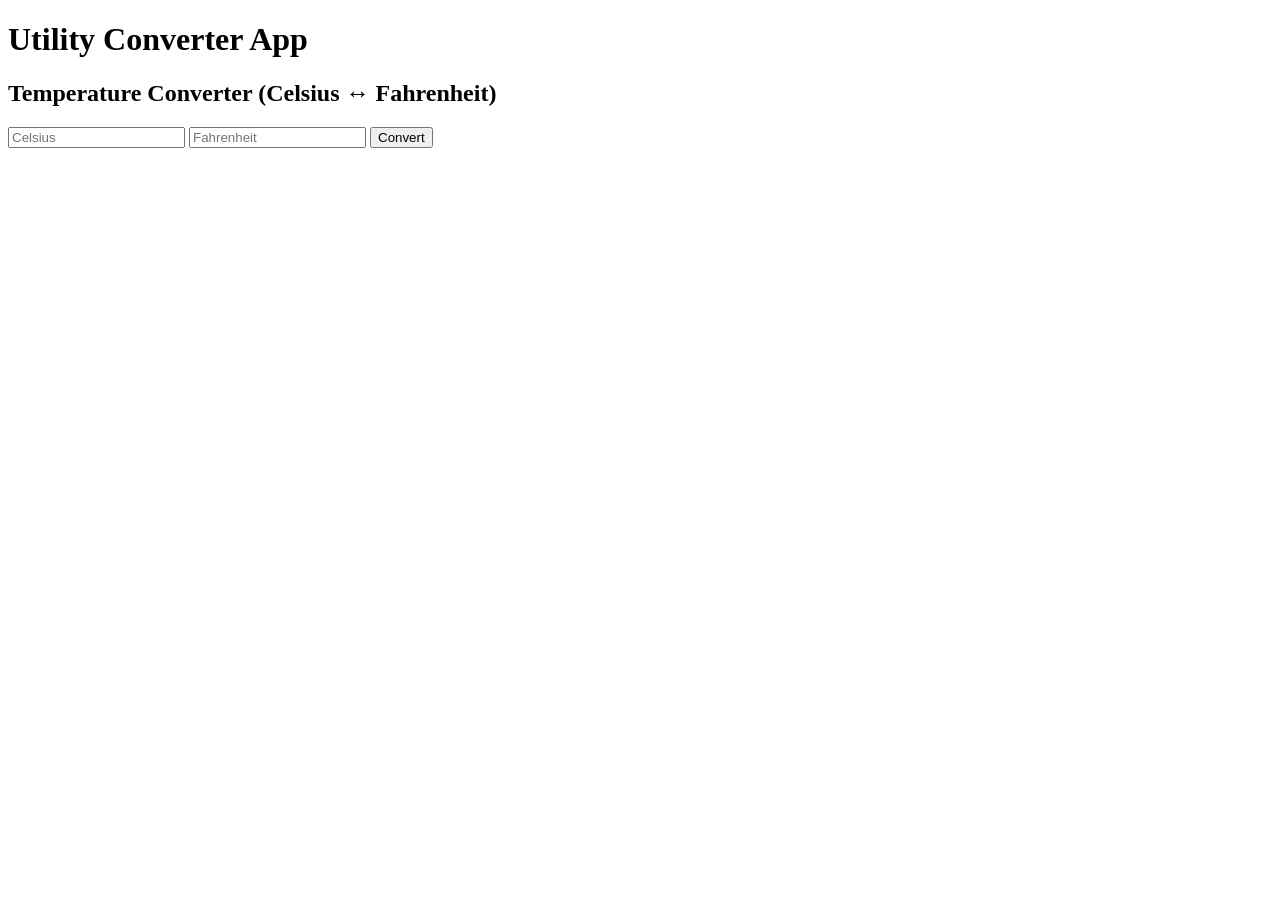
==== index.html @ 6f41f128 "Converter-App" ====
<!DOCTYPE html>
<html lang="en">
<head>
    <meta charset="UTF-8">
    <meta name="viewport" content="width=device-width, initial-scale=1.0">
    <title>Utility Converter App</title>
    <link rel="stylesheet" href="style.css">
</head>
<body>
    <header>
        <h1>Utility Converter App</h1>
    </header>

        <!-- Good Morning to all the contributor of this great task that we have been asigned.

        bellow is the breakdown of individual responsibilty:

        Ab (Team lead) is responsible for utility converter that converts temperature ("Celsius to Fahrenheit")

        Ozeal you are responsible for utility converter that converts ("Meters to feet")
        
        Abraham you are responsible for utility converter that converts colors ("HEX to RGB")

        Sammy you are responsible for utility converter that converts time ("Hours to Munites")

        Chika you are responsible for utility converter that converts month ("Month to Days")

        We are all expected to create and work in seperate branches, all the branches will be merged when everybody's
        project is done by the team lead with all your abled help.
        Thank you all and good luck. -->

    <main>


        <!-- Temperature Converter -->
        <section class="converter">
            <h2>Temperature Converter (Celsius ↔ Fahrenheit)</h2>
            <input type="number" id="celsius" placeholder="Celsius">
            <input type="number" id="fahrenheit" placeholder="Fahrenheit">
            <button id="convert-temp">Convert</button>
        </section>
    </main>

  

    <script src="script.js"></script>
</body>
</html>
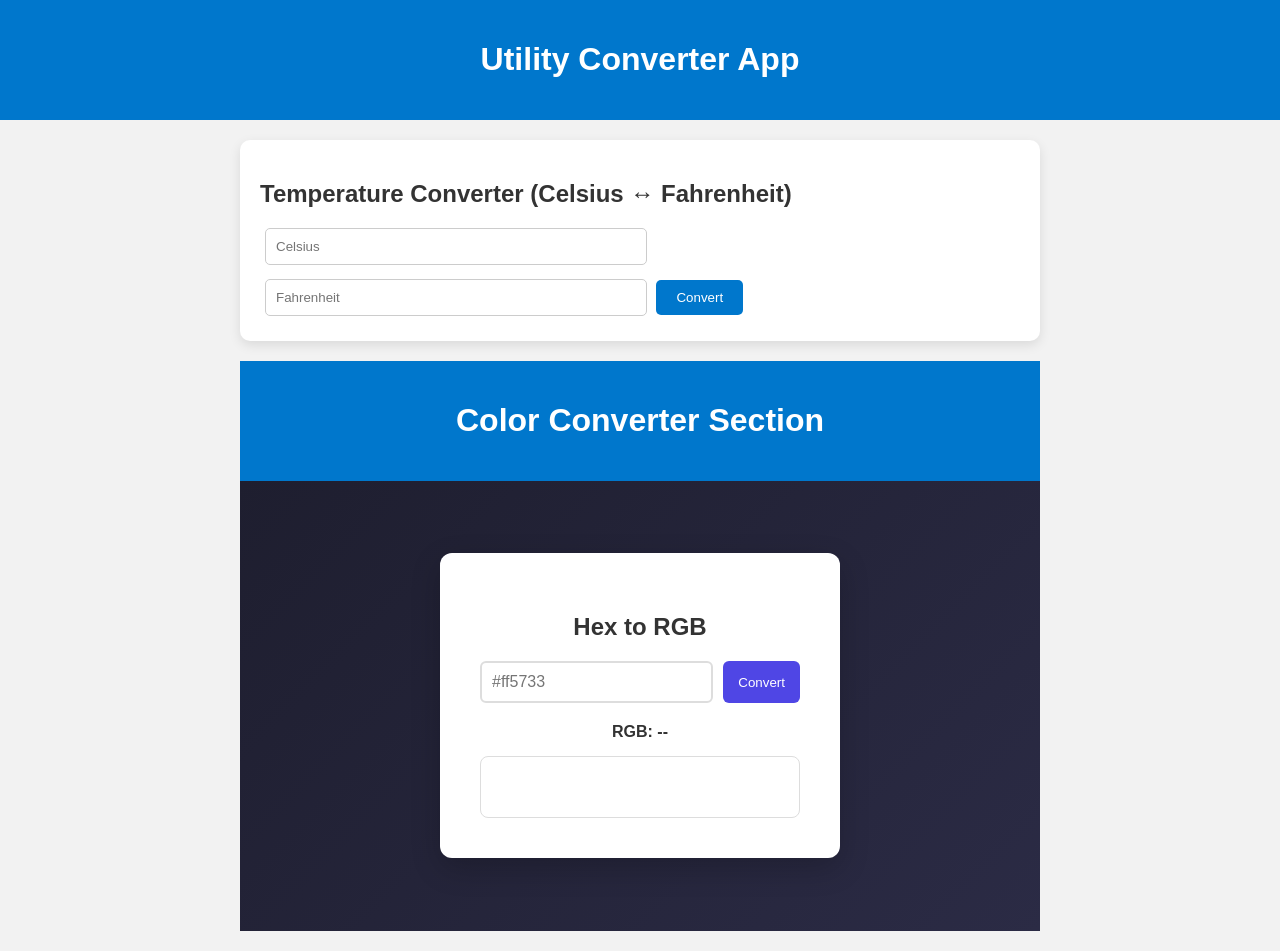
==== commit ea145861: "first commit" ====
--- a/index.html
+++ b/index.html
@@ -1,17 +1,20 @@
 <!DOCTYPE html>
 <html lang="en">
-<head>
-    <meta charset="UTF-8">
-    <meta name="viewport" content="width=device-width, initial-scale=1.0">
+  <head>
+    <meta charset="UTF-8" />
+    <meta
+      name="viewport"
+      content="width=device-width, initial-scale=1.0"
+    />
     <title>Utility Converter App</title>
-    <link rel="stylesheet" href="style.css">
-</head>
-<body>
+    <link rel="stylesheet" href="style.css" />
+  </head>
+  <body>
     <header>
-        <h1>Utility Converter App</h1>
+      <h1>Utility Converter App</h1>
     </header>
 
-        <!-- Good Morning to all the contributor of this great task that we have been asigned.
+    <!-- Good Morning to all the contributor of this great task that we have been asigned.
 
         bellow is the breakdown of individual responsibilty:
 
@@ -30,19 +33,55 @@
         Thank you all and good luck. -->
 
     <main>
+      <!-- Temperature Converter -->
+      <section class="converter">
+        <h2>
+          Temperature Converter (Celsius ↔
+          Fahrenheit)
+        </h2>
+        <input
+          type="number"
+          id="celsius"
+          placeholder="Celsius"
+        />
+        <input
+          type="number"
+          id="fahrenheit"
+          placeholder="Fahrenheit"
+        />
+        <button id="convert-temp">Convert</button>
+      </section>
 
+      <!-- Color Converter -->
+      <header>
+        <h1>Color Converter Section</h1>
+      </header>
+      <section class="converter-section">
+        <div class="converter-card">
+          <h2>Hex to RGB</h2>
 
-        <!-- Temperature Converter -->
-        <section class="converter">
-            <h2>Temperature Converter (Celsius ↔ Fahrenheit)</h2>
-            <input type="number" id="celsius" placeholder="Celsius">
-            <input type="number" id="fahrenheit" placeholder="Fahrenheit">
-            <button id="convert-temp">Convert</button>
-        </section>
+          <div class="input-group">
+            <input
+              type="text"
+              id="hexInput"
+              placeholder="#ff5733"
+            />
+            <button onclick="convertHex()">
+              Convert
+            </button>
+          </div>
+
+          <div class="result" id="result">
+            RGB: --
+          </div>
+          <div
+            class="color-preview"
+            id="preview"
+          ></div>
+        </div>
+      </section>
     </main>
 
-  
-
     <script src="script.js"></script>
-</body>
-</html>+  </body>
+</html>
--- a/style.css
+++ b/style.css
@@ -0,0 +1,130 @@
+body {
+    font-family: Arial, sans-serif;
+    margin: 0;
+    padding: 0;
+    background: #f2f2f2;
+    color: #333;
+}
+
+header {
+    background: #0077cc;
+    color: #fff;
+    text-align: center;
+    padding: 20px 0;
+}
+
+main {
+    max-width: 800px;
+    margin: 20px auto;
+    padding: 0 15px;
+}
+
+.converter {
+    background: #fff;
+    padding: 20px;
+    margin-bottom: 20px;
+    border-radius: 10px;
+    box-shadow: 0 4px 12px rgba(0, 0, 0, 0.1);
+}
+
+.converter h2 {
+    margin-bottom: 15px;
+}
+
+.converter input {
+    padding: 10px;
+    margin: 5px;
+    width: calc(50% - 20px);
+    border-radius: 5px;
+    border: 1px solid #ccc;
+}
+
+.converter button {
+    padding: 10px 20px;
+    margin-top: 10px;
+    background: #0077cc;
+    color: #fff;
+    border: none;
+    border-radius: 5px;
+    cursor: pointer;
+}
+
+.converter button:hover {
+    background: #005fa3;
+}
+
+footer {
+    text-align: center;
+    padding: 15px;
+    background: #333;
+    color: #fff;
+    margin-top: 20px;
+}
+
+
+
+/* ====== COLOR CONVERTER SECTION STYLING ====== */
+.converter-section {
+    height: 50vh;
+    display: flex;
+    justify-content: center;
+    align-items: center;
+    background: linear-gradient(135deg,
+            #1e1e2f,
+            #2b2b45);
+    font-family: Arial, Helvetica, sans-serif;
+}
+
+.converter-card {
+    background: #ffffff;
+    padding: 40px;
+    border-radius: 12px;
+    box-shadow: 0 10px 30px rgba(0, 0, 0, 0.2);
+    text-align: center;
+    width: 320px;
+}
+
+.converter-card h2 {
+    margin-bottom: 20px;
+}
+
+.input-group {
+    display: flex;
+    gap: 10px;
+    margin-bottom: 20px;
+}
+
+input[type="text"] {
+    flex: 1;
+    padding: 10px;
+    border: 2px solid #ddd;
+    border-radius: 6px;
+    font-size: 16px;
+}
+
+button {
+    padding: 10px 15px;
+    border: none;
+    background: #4f46e5;
+    color: white;
+    border-radius: 6px;
+    cursor: pointer;
+    transition: 0.2s ease;
+}
+
+button:hover {
+    background: #4338ca;
+}
+
+.result {
+    font-weight: bold;
+    margin-bottom: 15px;
+}
+
+.color-preview {
+    height: 60px;
+    border-radius: 8px;
+    border: 1px solid #ddd;
+}
+
+/* ====== COLOR CONVERTER SECTION STYLING ENDS HERE====== */
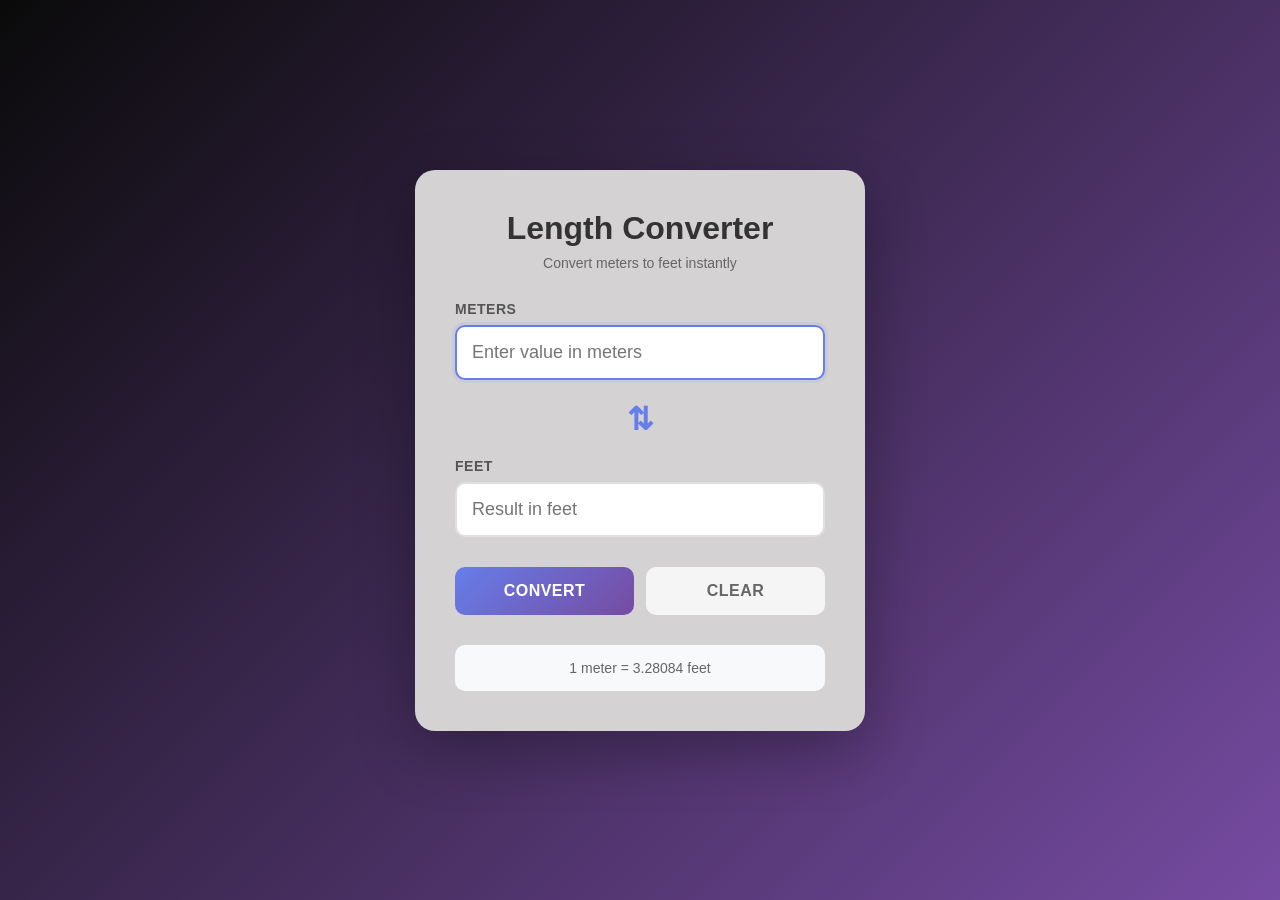
==== commit 9377c922: "Add files via upload" ====
--- a/index.html
+++ b/index.html
@@ -1,87 +1,52 @@
 <!DOCTYPE html>
 <html lang="en">
-  <head>
-    <meta charset="UTF-8" />
-    <meta
-      name="viewport"
-      content="width=device-width, initial-scale=1.0"
-    />
-    <title>Utility Converter App</title>
-    <link rel="stylesheet" href="style.css" />
-  </head>
-  <body>
-    <header>
-      <h1>Utility Converter App</h1>
-    </header>
-
-    <!-- Good Morning to all the contributor of this great task that we have been asigned.
-
-        bellow is the breakdown of individual responsibilty:
-
-        Ab (Team lead) is responsible for utility converter that converts temperature ("Celsius to Fahrenheit")
-
-        Ozeal you are responsible for utility converter that converts ("Meters to feet")
-        
-        Abraham you are responsible for utility converter that converts colors ("HEX to RGB")
-
-        Sammy you are responsible for utility converter that converts time ("Hours to Munites")
-
-        Chika you are responsible for utility converter that converts month ("Month to Days")
-
-        We are all expected to create and work in seperate branches, all the branches will be merged when everybody's
-        project is done by the team lead with all your abled help.
-        Thank you all and good luck. -->
-
-    <main>
-      <!-- Temperature Converter -->
-      <section class="converter">
-        <h2>
-          Temperature Converter (Celsius ↔
-          Fahrenheit)
-        </h2>
-        <input
-          type="number"
-          id="celsius"
-          placeholder="Celsius"
-        />
-        <input
-          type="number"
-          id="fahrenheit"
-          placeholder="Fahrenheit"
-        />
-        <button id="convert-temp">Convert</button>
-      </section>
-
-      <!-- Color Converter -->
-      <header>
-        <h1>Color Converter Section</h1>
-      </header>
-      <section class="converter-section">
+<head>
+    <meta charset="UTF-8">
+    <meta name="viewport" content="width=device-width, initial-scale=1.0">
+    <title>Meters to Feet Converter</title>
+    <link rel="stylesheet" href="./style.css">
+</head>
+<body>
+    <div class="container">
         <div class="converter-card">
-          <h2>Hex to RGB</h2>
-
-          <div class="input-group">
-            <input
-              type="text"
-              id="hexInput"
-              placeholder="#ff5733"
-            />
-            <button onclick="convertHex()">
-              Convert
-            </button>
-          </div>
-
-          <div class="result" id="result">
-            RGB: --
-          </div>
-          <div
-            class="color-preview"
-            id="preview"
-          ></div>
+            <h1>Length Converter</h1>
+            <p class="subtitle">Convert meters to feet instantly</p>
+            
+            <div class="input-group">
+                <label for="meters">Meters</label>
+                <input 
+                    type="number" 
+                    id="meters" 
+                    placeholder="Enter value in meters"
+                    step="0.01"
+                    autocomplete="off"
+                >
+            </div>
+            
+            <div class="convert-icon">⇅</div>
+            
+            <div class="input-group">
+                <label for="feet">Feet</label>
+                <input 
+                    type="number" 
+                    id="feet" 
+                    placeholder="Result in feet"
+                    step="0.01"
+                    autocomplete="off"
+                >
+            </div>
+            
+            <div class="button-group">
+                <button id="convertBtn" class="btn btn-primary">Convert</button>
+                <button id="clearBtn" class="btn btn-secondary">Clear</button>
+            </div>
+            
+            <div class="info">
+                <p>1 meter = 3.28084 feet</p>
+            </div>
         </div>
-      </section>
-    </main>
-
-    <script src="script.js"></script>
-  </body>
+    </div>
+    
+    <script src="./script.js"></script>
+</body>
 </html>
--- a/style.css
+++ b/style.css
@@ -1,130 +1,169 @@
-body {
-    font-family: Arial, sans-serif;
+* {
     margin: 0;
     padding: 0;
-    background: #f2f2f2;
-    color: #333;
+    box-sizing: border-box;
 }
 
-header {
-    background: #0077cc;
-    color: #fff;
-    text-align: center;
-    padding: 20px 0;
-}
-
-main {
-    max-width: 800px;
-    margin: 20px auto;
-    padding: 0 15px;
-}
-
-.converter {
-    background: #fff;
-    padding: 20px;
-    margin-bottom: 20px;
-    border-radius: 10px;
-    box-shadow: 0 4px 12px rgba(0, 0, 0, 0.1);
-}
-
-.converter h2 {
-    margin-bottom: 15px;
-}
-
-.converter input {
-    padding: 10px;
-    margin: 5px;
-    width: calc(50% - 20px);
-    border-radius: 5px;
-    border: 1px solid #ccc;
-}
-
-.converter button {
-    padding: 10px 20px;
-    margin-top: 10px;
-    background: #0077cc;
-    color: #fff;
-    border: none;
-    border-radius: 5px;
-    cursor: pointer;
-}
-
-.converter button:hover {
-    background: #005fa3;
-}
-
-footer {
-    text-align: center;
-    padding: 15px;
-    background: #333;
-    color: #fff;
-    margin-top: 20px;
-}
-
-
-
-/* ====== COLOR CONVERTER SECTION STYLING ====== */
-.converter-section {
-    height: 50vh;
+body {
+    font-family: 'Segoe UI', Tahoma, Geneva, Verdana, sans-serif;
+    background: linear-gradient(135deg, #0a0a0a 0%, #764ba2 100%);
+    min-height: 100vh;
     display: flex;
     justify-content: center;
     align-items: center;
-    background: linear-gradient(135deg,
-            #1e1e2f,
-            #2b2b45);
-    font-family: Arial, Helvetica, sans-serif;
+    padding: 20px;
+}
+
+.container {
+    width: 100%;
+    max-width: 450px;
 }
 
 .converter-card {
-    background: #ffffff;
+    background: rgb(212, 210, 210);
+    border-radius: 20px;
     padding: 40px;
-    border-radius: 12px;
-    box-shadow: 0 10px 30px rgba(0, 0, 0, 0.2);
-    text-align: center;
-    width: 320px;
+    box-shadow: 0 20px 60px rgba(0, 0, 0, 0.3);
+    transition: transform 0.3s ease;
 }
 
-.converter-card h2 {
+.converter-card:hover {
+    transform: translateY(-5px);
+}
+
+h1 {
+    color: #333;
+    font-size: 32px;
+    margin-bottom: 8px;
+    text-align: center;
+}
+
+.subtitle {
+    color: #666;
+    text-align: center;
+    margin-bottom: 30px;
+    font-size: 14px;
+}
+
+.input-group {
     margin-bottom: 20px;
 }
 
-.input-group {
-    display: flex;
-    gap: 10px;
-    margin-bottom: 20px;
+label {
+    display: block;
+    color: #555;
+    font-weight: 600;
+    margin-bottom: 8px;
+    font-size: 14px;
+    text-transform: uppercase;
+    letter-spacing: 0.5px;
 }
 
-input[type="text"] {
-    flex: 1;
-    padding: 10px;
-    border: 2px solid #ddd;
-    border-radius: 6px;
-    font-size: 16px;
+input[type="number"] {
+    width: 100%;
+    padding: 15px;
+    border: 2px solid #e0e0e0;
+    border-radius: 10px;
+    font-size: 18px;
+    transition: all 0.3s ease;
+    outline: none;
 }
 
-button {
-    padding: 10px 15px;
-    border: none;
-    background: #4f46e5;
-    color: white;
-    border-radius: 6px;
-    cursor: pointer;
-    transition: 0.2s ease;
+input[type="number"]:focus {
+    border-color: #667eea;
+    box-shadow: 0 0 0 3px rgba(102, 126, 234, 0.1);
 }
 
-button:hover {
-    background: #4338ca;
+input[type="number"]:hover {
+    border-color: #999;
 }
 
-.result {
+.convert-icon {
+    text-align: center;
+    font-size: 32px;
+    color: #667eea;
+    margin: 20px 0;
     font-weight: bold;
-    margin-bottom: 15px;
 }
 
-.color-preview {
-    height: 60px;
-    border-radius: 8px;
-    border: 1px solid #ddd;
+.button-group {
+    display: flex;
+    gap: 12px;
+    margin-top: 30px;
 }
 
-/* ====== COLOR CONVERTER SECTION STYLING ENDS HERE====== */+.btn {
+    flex: 1;
+    padding: 15px;
+    border: none;
+    border-radius: 10px;
+    font-size: 16px;
+    font-weight: 600;
+    cursor: pointer;
+    transition: all 0.3s ease;
+    text-transform: uppercase;
+    letter-spacing: 0.5px;
+}
+
+.btn-primary {
+    background: linear-gradient(135deg, #667eea 0%, #764ba2 100%);
+    color: white;
+}
+
+.btn-primary:hover {
+    transform: translateY(-2px);
+    box-shadow: 0 10px 20px rgba(102, 126, 234, 0.3);
+}
+
+.btn-primary:active {
+    transform: translateY(0);
+}
+
+.btn-secondary {
+    background: #f5f5f5;
+    color: #666;
+}
+
+.btn-secondary:hover {
+    background: #e0e0e0;
+}
+
+.info {
+    margin-top: 30px;
+    padding: 15px;
+    background: #f8f9fa;
+    border-radius: 10px;
+    text-align: center;
+}
+
+.info p {
+    color: #666;
+    font-size: 14px;
+    margin: 0;
+}
+
+/* Remove spinner from number inputs */
+input[type="number"]::-webkit-inner-spin-button,
+input[type="number"]::-webkit-outer-spin-button {
+    -webkit-appearance: none;
+    margin: 0;
+}
+
+input[type="number"] {
+    -moz-appearance: textfield;
+}
+
+/* Responsive design */
+@media (max-width: 480px) {
+    .converter-card {
+        padding: 30px 20px;
+    }
+    
+    h1 {
+        font-size: 26px;
+    }
+    
+    .button-group {
+        flex-direction: column;
+    }
+}
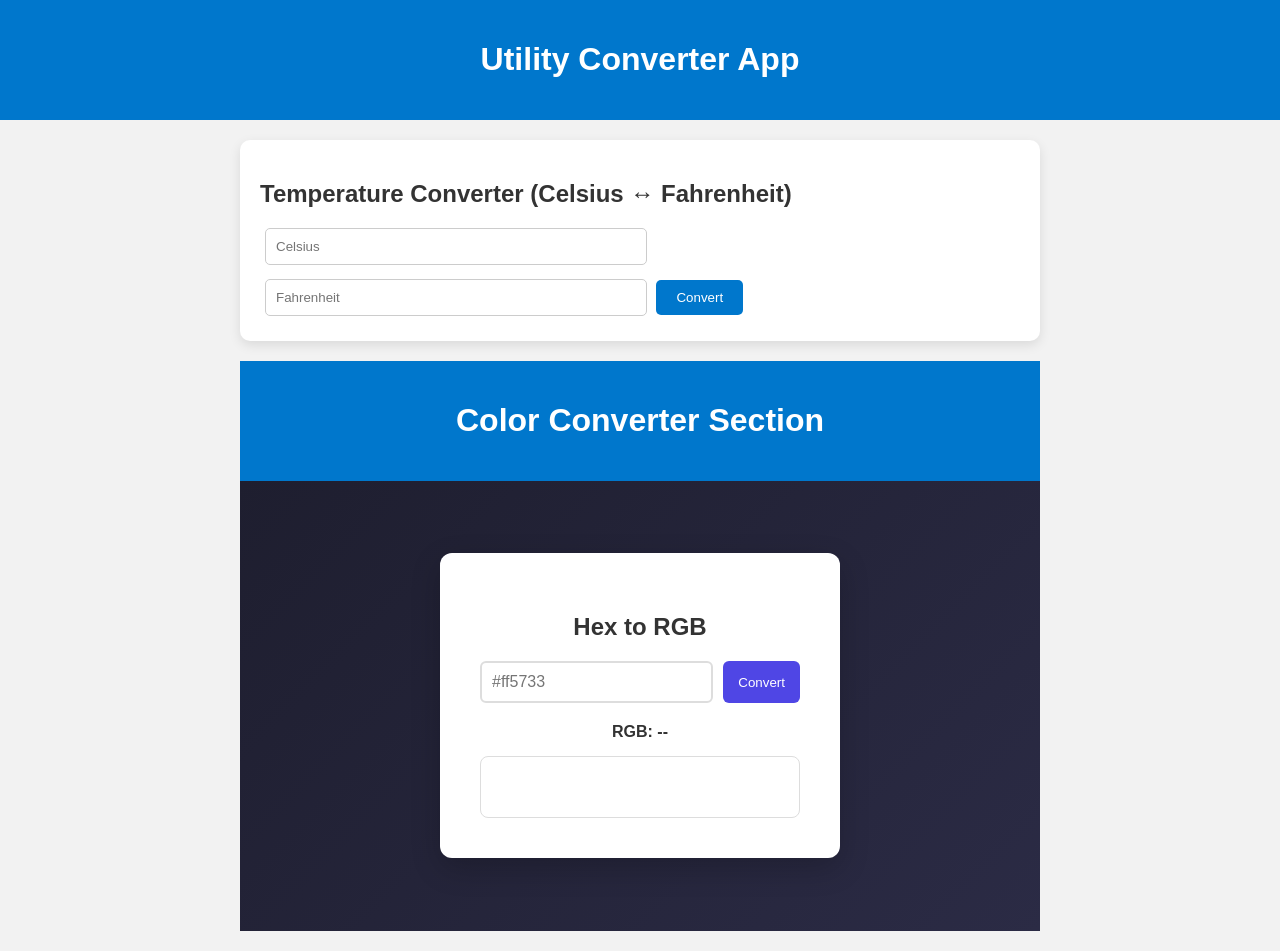
==== commit 7547a5c1: "Merge pull request #1 from aboje77/Color_Converter first commit: Merging Abraham's Color Converter" ====
--- a/index.html
+++ b/index.html
@@ -1,52 +1,87 @@
 <!DOCTYPE html>
 <html lang="en">
-<head>
-    <meta charset="UTF-8">
-    <meta name="viewport" content="width=device-width, initial-scale=1.0">
-    <title>Meters to Feet Converter</title>
-    <link rel="stylesheet" href="./style.css">
-</head>
-<body>
-    <div class="container">
+  <head>
+    <meta charset="UTF-8" />
+    <meta
+      name="viewport"
+      content="width=device-width, initial-scale=1.0"
+    />
+    <title>Utility Converter App</title>
+    <link rel="stylesheet" href="style.css" />
+  </head>
+  <body>
+    <header>
+      <h1>Utility Converter App</h1>
+    </header>
+
+    <!-- Good Morning to all the contributor of this great task that we have been asigned.
+
+        bellow is the breakdown of individual responsibilty:
+
+        Ab (Team lead) is responsible for utility converter that converts temperature ("Celsius to Fahrenheit")
+
+        Ozeal you are responsible for utility converter that converts ("Meters to feet")
+        
+        Abraham you are responsible for utility converter that converts colors ("HEX to RGB")
+
+        Sammy you are responsible for utility converter that converts time ("Hours to Munites")
+
+        Chika you are responsible for utility converter that converts month ("Month to Days")
+
+        We are all expected to create and work in seperate branches, all the branches will be merged when everybody's
+        project is done by the team lead with all your abled help.
+        Thank you all and good luck. -->
+
+    <main>
+      <!-- Temperature Converter -->
+      <section class="converter">
+        <h2>
+          Temperature Converter (Celsius ↔
+          Fahrenheit)
+        </h2>
+        <input
+          type="number"
+          id="celsius"
+          placeholder="Celsius"
+        />
+        <input
+          type="number"
+          id="fahrenheit"
+          placeholder="Fahrenheit"
+        />
+        <button id="convert-temp">Convert</button>
+      </section>
+
+      <!-- Color Converter -->
+      <header>
+        <h1>Color Converter Section</h1>
+      </header>
+      <section class="converter-section">
         <div class="converter-card">
-            <h1>Length Converter</h1>
-            <p class="subtitle">Convert meters to feet instantly</p>
-            
-            <div class="input-group">
-                <label for="meters">Meters</label>
-                <input 
-                    type="number" 
-                    id="meters" 
-                    placeholder="Enter value in meters"
-                    step="0.01"
-                    autocomplete="off"
-                >
-            </div>
-            
-            <div class="convert-icon">⇅</div>
-            
-            <div class="input-group">
-                <label for="feet">Feet</label>
-                <input 
-                    type="number" 
-                    id="feet" 
-                    placeholder="Result in feet"
-                    step="0.01"
-                    autocomplete="off"
-                >
-            </div>
-            
-            <div class="button-group">
-                <button id="convertBtn" class="btn btn-primary">Convert</button>
-                <button id="clearBtn" class="btn btn-secondary">Clear</button>
-            </div>
-            
-            <div class="info">
-                <p>1 meter = 3.28084 feet</p>
-            </div>
+          <h2>Hex to RGB</h2>
+
+          <div class="input-group">
+            <input
+              type="text"
+              id="hexInput"
+              placeholder="#ff5733"
+            />
+            <button onclick="convertHex()">
+              Convert
+            </button>
+          </div>
+
+          <div class="result" id="result">
+            RGB: --
+          </div>
+          <div
+            class="color-preview"
+            id="preview"
+          ></div>
         </div>
-    </div>
-    
-    <script src="./script.js"></script>
-</body>
+      </section>
+    </main>
+
+    <script src="script.js"></script>
+  </body>
 </html>
--- a/style.css
+++ b/style.css
@@ -1,169 +1,130 @@
-* {
+body {
+    font-family: Arial, sans-serif;
     margin: 0;
     padding: 0;
-    box-sizing: border-box;
+    background: #f2f2f2;
+    color: #333;
 }
 
-body {
-    font-family: 'Segoe UI', Tahoma, Geneva, Verdana, sans-serif;
-    background: linear-gradient(135deg, #0a0a0a 0%, #764ba2 100%);
-    min-height: 100vh;
+header {
+    background: #0077cc;
+    color: #fff;
+    text-align: center;
+    padding: 20px 0;
+}
+
+main {
+    max-width: 800px;
+    margin: 20px auto;
+    padding: 0 15px;
+}
+
+.converter {
+    background: #fff;
+    padding: 20px;
+    margin-bottom: 20px;
+    border-radius: 10px;
+    box-shadow: 0 4px 12px rgba(0, 0, 0, 0.1);
+}
+
+.converter h2 {
+    margin-bottom: 15px;
+}
+
+.converter input {
+    padding: 10px;
+    margin: 5px;
+    width: calc(50% - 20px);
+    border-radius: 5px;
+    border: 1px solid #ccc;
+}
+
+.converter button {
+    padding: 10px 20px;
+    margin-top: 10px;
+    background: #0077cc;
+    color: #fff;
+    border: none;
+    border-radius: 5px;
+    cursor: pointer;
+}
+
+.converter button:hover {
+    background: #005fa3;
+}
+
+footer {
+    text-align: center;
+    padding: 15px;
+    background: #333;
+    color: #fff;
+    margin-top: 20px;
+}
+
+
+
+/* ====== COLOR CONVERTER SECTION STYLING ====== */
+.converter-section {
+    height: 50vh;
     display: flex;
     justify-content: center;
     align-items: center;
-    padding: 20px;
-}
-
-.container {
-    width: 100%;
-    max-width: 450px;
+    background: linear-gradient(135deg,
+            #1e1e2f,
+            #2b2b45);
+    font-family: Arial, Helvetica, sans-serif;
 }
 
 .converter-card {
-    background: rgb(212, 210, 210);
-    border-radius: 20px;
+    background: #ffffff;
     padding: 40px;
-    box-shadow: 0 20px 60px rgba(0, 0, 0, 0.3);
-    transition: transform 0.3s ease;
+    border-radius: 12px;
+    box-shadow: 0 10px 30px rgba(0, 0, 0, 0.2);
+    text-align: center;
+    width: 320px;
 }
 
-.converter-card:hover {
-    transform: translateY(-5px);
-}
-
-h1 {
-    color: #333;
-    font-size: 32px;
-    margin-bottom: 8px;
-    text-align: center;
-}
-
-.subtitle {
-    color: #666;
-    text-align: center;
-    margin-bottom: 30px;
-    font-size: 14px;
+.converter-card h2 {
+    margin-bottom: 20px;
 }
 
 .input-group {
+    display: flex;
+    gap: 10px;
     margin-bottom: 20px;
 }
 
-label {
-    display: block;
-    color: #555;
-    font-weight: 600;
-    margin-bottom: 8px;
-    font-size: 14px;
-    text-transform: uppercase;
-    letter-spacing: 0.5px;
+input[type="text"] {
+    flex: 1;
+    padding: 10px;
+    border: 2px solid #ddd;
+    border-radius: 6px;
+    font-size: 16px;
 }
 
-input[type="number"] {
-    width: 100%;
-    padding: 15px;
-    border: 2px solid #e0e0e0;
-    border-radius: 10px;
-    font-size: 18px;
-    transition: all 0.3s ease;
-    outline: none;
+button {
+    padding: 10px 15px;
+    border: none;
+    background: #4f46e5;
+    color: white;
+    border-radius: 6px;
+    cursor: pointer;
+    transition: 0.2s ease;
 }
 
-input[type="number"]:focus {
-    border-color: #667eea;
-    box-shadow: 0 0 0 3px rgba(102, 126, 234, 0.1);
+button:hover {
+    background: #4338ca;
 }
 
-input[type="number"]:hover {
-    border-color: #999;
+.result {
+    font-weight: bold;
+    margin-bottom: 15px;
 }
 
-.convert-icon {
-    text-align: center;
-    font-size: 32px;
-    color: #667eea;
-    margin: 20px 0;
-    font-weight: bold;
+.color-preview {
+    height: 60px;
+    border-radius: 8px;
+    border: 1px solid #ddd;
 }
 
-.button-group {
-    display: flex;
-    gap: 12px;
-    margin-top: 30px;
-}
-
-.btn {
-    flex: 1;
-    padding: 15px;
-    border: none;
-    border-radius: 10px;
-    font-size: 16px;
-    font-weight: 600;
-    cursor: pointer;
-    transition: all 0.3s ease;
-    text-transform: uppercase;
-    letter-spacing: 0.5px;
-}
-
-.btn-primary {
-    background: linear-gradient(135deg, #667eea 0%, #764ba2 100%);
-    color: white;
-}
-
-.btn-primary:hover {
-    transform: translateY(-2px);
-    box-shadow: 0 10px 20px rgba(102, 126, 234, 0.3);
-}
-
-.btn-primary:active {
-    transform: translateY(0);
-}
-
-.btn-secondary {
-    background: #f5f5f5;
-    color: #666;
-}
-
-.btn-secondary:hover {
-    background: #e0e0e0;
-}
-
-.info {
-    margin-top: 30px;
-    padding: 15px;
-    background: #f8f9fa;
-    border-radius: 10px;
-    text-align: center;
-}
-
-.info p {
-    color: #666;
-    font-size: 14px;
-    margin: 0;
-}
-
-/* Remove spinner from number inputs */
-input[type="number"]::-webkit-inner-spin-button,
-input[type="number"]::-webkit-outer-spin-button {
-    -webkit-appearance: none;
-    margin: 0;
-}
-
-input[type="number"] {
-    -moz-appearance: textfield;
-}
-
-/* Responsive design */
-@media (max-width: 480px) {
-    .converter-card {
-        padding: 30px 20px;
-    }
-    
-    h1 {
-        font-size: 26px;
-    }
-    
-    .button-group {
-        flex-direction: column;
-    }
-}
+/* ====== COLOR CONVERTER SECTION STYLING ENDS HERE====== */
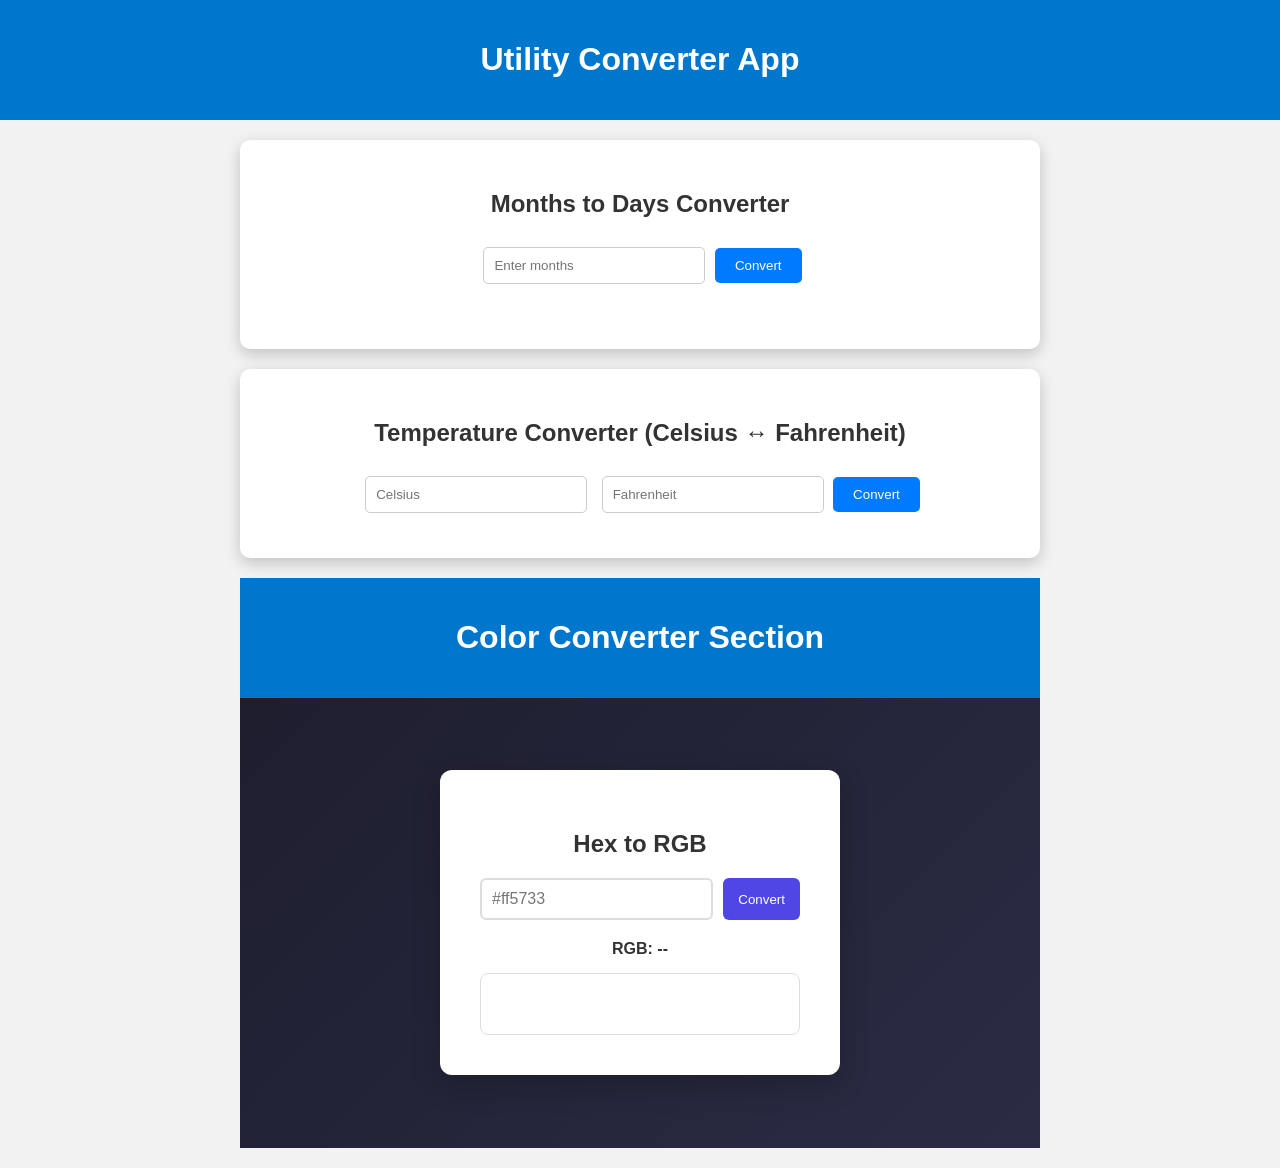
==== commit e40a8216: "Add files via upload" ====
--- a/index.html
+++ b/index.html
@@ -1,87 +1,95 @@
-<!DOCTYPE html>
-<html lang="en">
-  <head>
-    <meta charset="UTF-8" />
-    <meta
-      name="viewport"
-      content="width=device-width, initial-scale=1.0"
-    />
-    <title>Utility Converter App</title>
-    <link rel="stylesheet" href="style.css" />
-  </head>
-  <body>
-    <header>
-      <h1>Utility Converter App</h1>
-    </header>
-
-    <!-- Good Morning to all the contributor of this great task that we have been asigned.
-
-        bellow is the breakdown of individual responsibilty:
-
-        Ab (Team lead) is responsible for utility converter that converts temperature ("Celsius to Fahrenheit")
-
-        Ozeal you are responsible for utility converter that converts ("Meters to feet")
-        
-        Abraham you are responsible for utility converter that converts colors ("HEX to RGB")
-
-        Sammy you are responsible for utility converter that converts time ("Hours to Munites")
-
-        Chika you are responsible for utility converter that converts month ("Month to Days")
-
-        We are all expected to create and work in seperate branches, all the branches will be merged when everybody's
-        project is done by the team lead with all your abled help.
-        Thank you all and good luck. -->
-
-    <main>
-      <!-- Temperature Converter -->
-      <section class="converter">
-        <h2>
-          Temperature Converter (Celsius ↔
-          Fahrenheit)
-        </h2>
-        <input
-          type="number"
-          id="celsius"
-          placeholder="Celsius"
-        />
-        <input
-          type="number"
-          id="fahrenheit"
-          placeholder="Fahrenheit"
-        />
-        <button id="convert-temp">Convert</button>
-      </section>
-
-      <!-- Color Converter -->
-      <header>
-        <h1>Color Converter Section</h1>
-      </header>
-      <section class="converter-section">
-        <div class="converter-card">
-          <h2>Hex to RGB</h2>
-
-          <div class="input-group">
-            <input
-              type="text"
-              id="hexInput"
-              placeholder="#ff5733"
-            />
-            <button onclick="convertHex()">
-              Convert
-            </button>
-          </div>
-
-          <div class="result" id="result">
-            RGB: --
-          </div>
-          <div
-            class="color-preview"
-            id="preview"
-          ></div>
-        </div>
-      </section>
-    </main>
-
-    <script src="script.js"></script>
-  </body>
-</html>
+<!DOCTYPE html>
+<html lang="en">
+  <head>
+    <meta charset="UTF-8" />
+    <meta
+      name="viewport"
+      content="width=device-width, initial-scale=1.0"
+    />
+    <title>Utility Converter App</title>
+    <link rel="stylesheet" href="style.css" />
+  </head>
+  <body>
+    <header>
+      <h1>Utility Converter App</h1>
+    </header>
+
+    <!-- Good Morning to all the contributor of this great task that we have been asigned.
+
+        bellow is the breakdown of individual responsibilty:
+
+        Ab (Team lead) is responsible for utility converter that converts temperature ("Celsius to Fahrenheit")
+
+        Ozeal you are responsible for utility converter that converts ("Meters to feet")
+        
+        Abraham you are responsible for utility converter that converts colors ("HEX to RGB")
+
+        Sammy you are responsible for utility converter that converts time ("Hours to Munites")
+
+        Chika you are responsible for utility converter that converts month ("Month to Days")
+
+        We are all expected to create and work in seperate branches, all the branches will be merged when everybody's
+        project is done by the team lead with all your abled help.
+        Thank you all and good luck. -->
+
+    <main>
+      <!-- Months to Days Converter -->
+       <div class="converter">
+        <h2>Months to Days Converter</h2>
+        <input type="number" id="months" placeholder="Enter months">
+        <button onclick="convertToDays()">Convert</button>
+        <p id="result"></p>
+    </div>
+
+      <!-- Temperature Converter -->
+      <section class="converter">
+        <h2>
+          Temperature Converter (Celsius ↔
+          Fahrenheit)
+        </h2>
+        <input
+          type="number"
+          id="celsius"
+          placeholder="Celsius"
+        />
+        <input
+          type="number"
+          id="fahrenheit"
+          placeholder="Fahrenheit"
+        />
+        <button id="convert-temp">Convert</button>
+      </section>
+
+      <!-- Color Converter -->
+      <header>
+        <h1>Color Converter Section</h1>
+      </header>
+      <section class="converter-section">
+        <div class="converter-card">
+          <h2>Hex to RGB</h2>
+
+          <div class="input-group">
+            <input
+              type="text"
+              id="hexInput"
+              placeholder="#ff5733"
+            />
+            <button onclick="convertHex()">
+              Convert
+            </button>
+          </div>
+
+          <div class="result" id="result">
+            RGB: --
+          </div>
+          <div
+            class="color-preview"
+            id="preview"
+          ></div>
+        </div>
+      </section>
+    </main>
+
+    <script src="script.js"></script>
+  </body>
+</html>
--- a/style.css
+++ b/style.css
@@ -1,130 +1,170 @@
-body {
-    font-family: Arial, sans-serif;
-    margin: 0;
-    padding: 0;
-    background: #f2f2f2;
-    color: #333;
-}
-
-header {
-    background: #0077cc;
-    color: #fff;
-    text-align: center;
-    padding: 20px 0;
-}
-
-main {
-    max-width: 800px;
-    margin: 20px auto;
-    padding: 0 15px;
-}
-
-.converter {
-    background: #fff;
-    padding: 20px;
-    margin-bottom: 20px;
-    border-radius: 10px;
-    box-shadow: 0 4px 12px rgba(0, 0, 0, 0.1);
-}
-
-.converter h2 {
-    margin-bottom: 15px;
-}
-
-.converter input {
-    padding: 10px;
-    margin: 5px;
-    width: calc(50% - 20px);
-    border-radius: 5px;
-    border: 1px solid #ccc;
-}
-
-.converter button {
-    padding: 10px 20px;
-    margin-top: 10px;
-    background: #0077cc;
-    color: #fff;
-    border: none;
-    border-radius: 5px;
-    cursor: pointer;
-}
-
-.converter button:hover {
-    background: #005fa3;
-}
-
-footer {
-    text-align: center;
-    padding: 15px;
-    background: #333;
-    color: #fff;
-    margin-top: 20px;
-}
-
-
-
-/* ====== COLOR CONVERTER SECTION STYLING ====== */
-.converter-section {
-    height: 50vh;
-    display: flex;
-    justify-content: center;
-    align-items: center;
-    background: linear-gradient(135deg,
-            #1e1e2f,
-            #2b2b45);
-    font-family: Arial, Helvetica, sans-serif;
-}
-
-.converter-card {
-    background: #ffffff;
-    padding: 40px;
-    border-radius: 12px;
-    box-shadow: 0 10px 30px rgba(0, 0, 0, 0.2);
-    text-align: center;
-    width: 320px;
-}
-
-.converter-card h2 {
-    margin-bottom: 20px;
-}
-
-.input-group {
-    display: flex;
-    gap: 10px;
-    margin-bottom: 20px;
-}
-
-input[type="text"] {
-    flex: 1;
-    padding: 10px;
-    border: 2px solid #ddd;
-    border-radius: 6px;
-    font-size: 16px;
-}
-
-button {
-    padding: 10px 15px;
-    border: none;
-    background: #4f46e5;
-    color: white;
-    border-radius: 6px;
-    cursor: pointer;
-    transition: 0.2s ease;
-}
-
-button:hover {
-    background: #4338ca;
-}
-
-.result {
-    font-weight: bold;
-    margin-bottom: 15px;
-}
-
-.color-preview {
-    height: 60px;
-    border-radius: 8px;
-    border: 1px solid #ddd;
-}
-
+body {
+    font-family: Arial, sans-serif;
+    margin: 0;
+    padding: 0;
+    background: #f2f2f2;
+    color: #333;
+}
+
+header {
+    background: #0077cc;
+    color: #fff;
+    text-align: center;
+    padding: 20px 0;
+}
+
+main {
+    max-width: 800px;
+    margin: 20px auto;
+    padding: 0 15px;
+}
+
+.converter {
+    background: #fff;
+    padding: 20px;
+    margin-bottom: 20px;
+    border-radius: 10px;
+    box-shadow: 0 4px 12px rgba(0, 0, 0, 0.1);
+}
+
+.converter h2 {
+    margin-bottom: 15px;
+}
+
+.converter input {
+    padding: 10px;
+    margin: 5px;
+    width: calc(50% - 20px);
+    border-radius: 5px;
+    border: 1px solid #ccc;
+}
+
+.converter button {
+    padding: 10px 20px;
+    margin-top: 10px;
+    background: #0077cc;
+    color: #fff;
+    border: none;
+    border-radius: 5px;
+    cursor: pointer;
+}
+
+.converter button:hover {
+    background: #005fa3;
+}
+
+footer {
+    text-align: center;
+    padding: 15px;
+    background: #333;
+    color: #fff;
+    margin-top: 20px;
+}
+
+/* ====== Months to Days Converter Section Styling ====== */
+.converter {
+    background-color: #fff;
+    padding: 30px 40px;
+    border-radius: 10px;
+    box-shadow: 0 5px 15px rgba(0,0,0,0.2);
+    text-align: center;
+}
+
+.converter h2 {
+    margin-bottom: 20px;
+    color: #333;
+}
+
+.converter input {
+    padding: 10px;
+    width: 200px;
+    margin-bottom: 15px;
+    border-radius: 5px;
+    border: 1px solid #ccc;
+}
+
+.converter button {
+    padding: 10px 20px;
+    border: none;
+    background-color: #007BFF;
+    color: white;
+    border-radius: 5px;
+    cursor: pointer;
+}
+
+.converter button:hover {
+    background-color: #0056b3;
+}
+
+#result {
+    margin-top: 20px;
+    font-weight: bold;
+    color: #333;
+}
+/* ====== Months to Days Converter Section Styling ENDS HERE ====== */
+
+/* ====== COLOR CONVERTER SECTION STYLING ====== */
+.converter-section {
+    height: 50vh;
+    display: flex;
+    justify-content: center;
+    align-items: center;
+    background: linear-gradient(135deg,
+            #1e1e2f,
+            #2b2b45);
+    font-family: Arial, Helvetica, sans-serif;
+}
+
+.converter-card {
+    background: #ffffff;
+    padding: 40px;
+    border-radius: 12px;
+    box-shadow: 0 10px 30px rgba(0, 0, 0, 0.2);
+    text-align: center;
+    width: 320px;
+}
+
+.converter-card h2 {
+    margin-bottom: 20px;
+}
+
+.input-group {
+    display: flex;
+    gap: 10px;
+    margin-bottom: 20px;
+}
+
+input[type="text"] {
+    flex: 1;
+    padding: 10px;
+    border: 2px solid #ddd;
+    border-radius: 6px;
+    font-size: 16px;
+}
+
+button {
+    padding: 10px 15px;
+    border: none;
+    background: #4f46e5;
+    color: white;
+    border-radius: 6px;
+    cursor: pointer;
+    transition: 0.2s ease;
+}
+
+button:hover {
+    background: #4338ca;
+}
+
+.result {
+    font-weight: bold;
+    margin-bottom: 15px;
+}
+
+.color-preview {
+    height: 60px;
+    border-radius: 8px;
+    border: 1px solid #ddd;
+}
+
 /* ====== COLOR CONVERTER SECTION STYLING ENDS HERE====== */
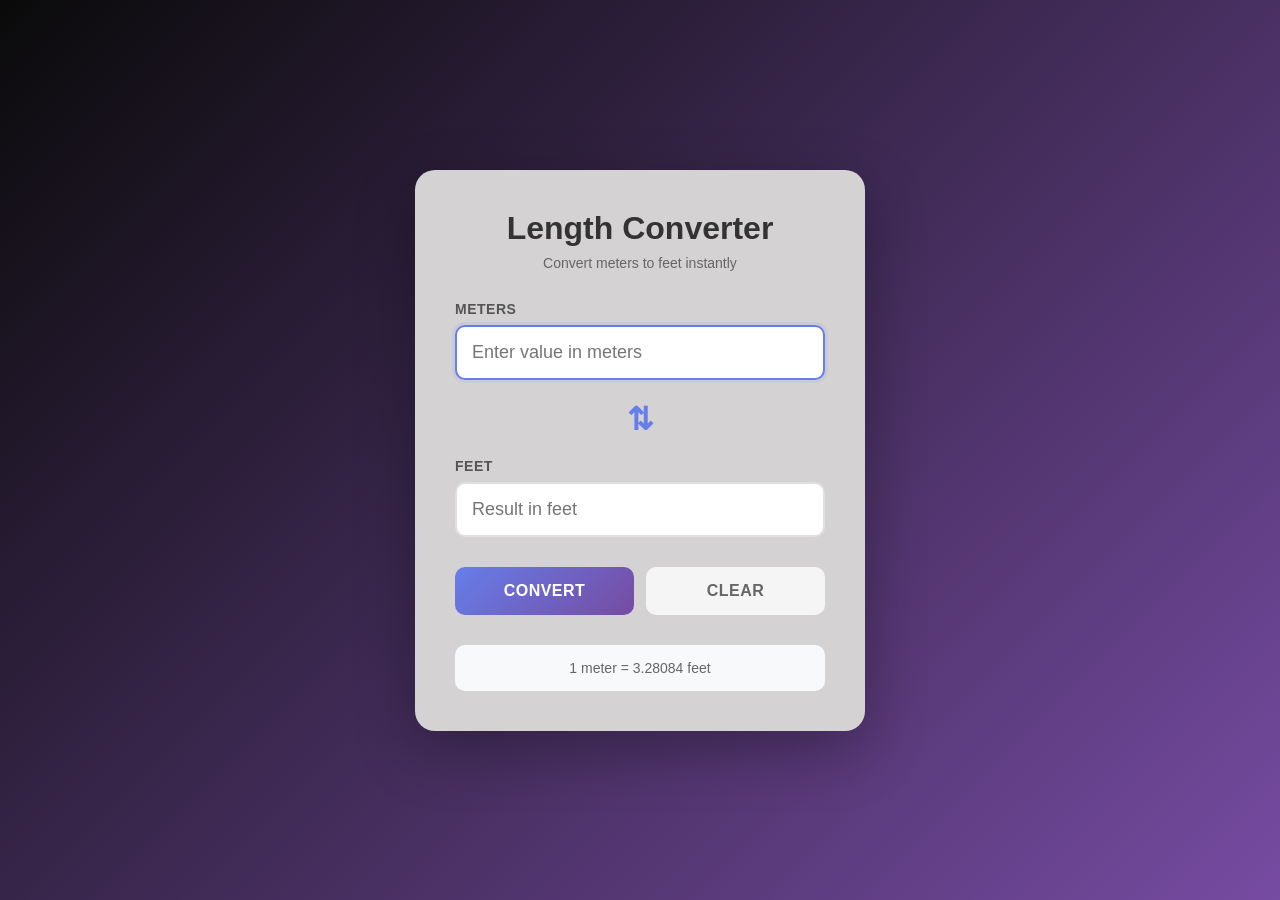
==== commit 7b2d3023: "Add files via upload" ====
--- a/index.html
+++ b/index.html
@@ -1,95 +1,52 @@
-<!DOCTYPE html>
-<html lang="en">
-  <head>
-    <meta charset="UTF-8" />
-    <meta
-      name="viewport"
-      content="width=device-width, initial-scale=1.0"
-    />
-    <title>Utility Converter App</title>
-    <link rel="stylesheet" href="style.css" />
-  </head>
-  <body>
-    <header>
-      <h1>Utility Converter App</h1>
-    </header>
-
-    <!-- Good Morning to all the contributor of this great task that we have been asigned.
-
-        bellow is the breakdown of individual responsibilty:
-
-        Ab (Team lead) is responsible for utility converter that converts temperature ("Celsius to Fahrenheit")
-
-        Ozeal you are responsible for utility converter that converts ("Meters to feet")
-        
-        Abraham you are responsible for utility converter that converts colors ("HEX to RGB")
-
-        Sammy you are responsible for utility converter that converts time ("Hours to Munites")
-
-        Chika you are responsible for utility converter that converts month ("Month to Days")
-
-        We are all expected to create and work in seperate branches, all the branches will be merged when everybody's
-        project is done by the team lead with all your abled help.
-        Thank you all and good luck. -->
-
-    <main>
-      <!-- Months to Days Converter -->
-       <div class="converter">
-        <h2>Months to Days Converter</h2>
-        <input type="number" id="months" placeholder="Enter months">
-        <button onclick="convertToDays()">Convert</button>
-        <p id="result"></p>
-    </div>
-
-      <!-- Temperature Converter -->
-      <section class="converter">
-        <h2>
-          Temperature Converter (Celsius ↔
-          Fahrenheit)
-        </h2>
-        <input
-          type="number"
-          id="celsius"
-          placeholder="Celsius"
-        />
-        <input
-          type="number"
-          id="fahrenheit"
-          placeholder="Fahrenheit"
-        />
-        <button id="convert-temp">Convert</button>
-      </section>
-
-      <!-- Color Converter -->
-      <header>
-        <h1>Color Converter Section</h1>
-      </header>
-      <section class="converter-section">
-        <div class="converter-card">
-          <h2>Hex to RGB</h2>
-
-          <div class="input-group">
-            <input
-              type="text"
-              id="hexInput"
-              placeholder="#ff5733"
-            />
-            <button onclick="convertHex()">
-              Convert
-            </button>
-          </div>
-
-          <div class="result" id="result">
-            RGB: --
-          </div>
-          <div
-            class="color-preview"
-            id="preview"
-          ></div>
-        </div>
-      </section>
-    </main>
-
-    <script src="script.js"></script>
-  </body>
-</html>
+<!DOCTYPE html>
+<html lang="en">
+<head>
+    <meta charset="UTF-8">
+    <meta name="viewport" content="width=device-width, initial-scale=1.0">
+    <title>Meters to Feet Converter</title>
+    <link rel="stylesheet" href="./style.css">
+</head>
+<body>
+    <div class="container">
+        <div class="converter-card">
+            <h1>Length Converter</h1>
+            <p class="subtitle">Convert meters to feet instantly</p>
+            
+            <div class="input-group">
+                <label for="meters">Meters</label>
+                <input 
+                    type="number" 
+                    id="meters" 
+                    placeholder="Enter value in meters"
+                    step="0.01"
+                    autocomplete="off"
+                >
+            </div>
+            
+            <div class="convert-icon">⇅</div>
+            
+            <div class="input-group">
+                <label for="feet">Feet</label>
+                <input 
+                    type="number" 
+                    id="feet" 
+                    placeholder="Result in feet"
+                    step="0.01"
+                    autocomplete="off"
+                >
+            </div>
+            
+            <div class="button-group">
+                <button id="convertBtn" class="btn btn-primary">Convert</button>
+                <button id="clearBtn" class="btn btn-secondary">Clear</button>
+            </div>
+            
+            <div class="info">
+                <p>1 meter = 3.28084 feet</p>
+            </div>
+        </div>
+    </div>
+    
+    <script src="./script.js"></script>
+</body>
+</html>
--- a/style.css
+++ b/style.css
@@ -1,170 +1,169 @@
-body {
-    font-family: Arial, sans-serif;
-    margin: 0;
-    padding: 0;
-    background: #f2f2f2;
-    color: #333;
-}
-
-header {
-    background: #0077cc;
-    color: #fff;
-    text-align: center;
-    padding: 20px 0;
-}
-
-main {
-    max-width: 800px;
-    margin: 20px auto;
-    padding: 0 15px;
-}
-
-.converter {
-    background: #fff;
-    padding: 20px;
-    margin-bottom: 20px;
-    border-radius: 10px;
-    box-shadow: 0 4px 12px rgba(0, 0, 0, 0.1);
-}
-
-.converter h2 {
-    margin-bottom: 15px;
-}
-
-.converter input {
-    padding: 10px;
-    margin: 5px;
-    width: calc(50% - 20px);
-    border-radius: 5px;
-    border: 1px solid #ccc;
-}
-
-.converter button {
-    padding: 10px 20px;
-    margin-top: 10px;
-    background: #0077cc;
-    color: #fff;
-    border: none;
-    border-radius: 5px;
-    cursor: pointer;
-}
-
-.converter button:hover {
-    background: #005fa3;
-}
-
-footer {
-    text-align: center;
-    padding: 15px;
-    background: #333;
-    color: #fff;
-    margin-top: 20px;
-}
-
-/* ====== Months to Days Converter Section Styling ====== */
-.converter {
-    background-color: #fff;
-    padding: 30px 40px;
-    border-radius: 10px;
-    box-shadow: 0 5px 15px rgba(0,0,0,0.2);
-    text-align: center;
-}
-
-.converter h2 {
-    margin-bottom: 20px;
-    color: #333;
-}
-
-.converter input {
-    padding: 10px;
-    width: 200px;
-    margin-bottom: 15px;
-    border-radius: 5px;
-    border: 1px solid #ccc;
-}
-
-.converter button {
-    padding: 10px 20px;
-    border: none;
-    background-color: #007BFF;
-    color: white;
-    border-radius: 5px;
-    cursor: pointer;
-}
-
-.converter button:hover {
-    background-color: #0056b3;
-}
-
-#result {
-    margin-top: 20px;
-    font-weight: bold;
-    color: #333;
-}
-/* ====== Months to Days Converter Section Styling ENDS HERE ====== */
-
-/* ====== COLOR CONVERTER SECTION STYLING ====== */
-.converter-section {
-    height: 50vh;
-    display: flex;
-    justify-content: center;
-    align-items: center;
-    background: linear-gradient(135deg,
-            #1e1e2f,
-            #2b2b45);
-    font-family: Arial, Helvetica, sans-serif;
-}
-
-.converter-card {
-    background: #ffffff;
-    padding: 40px;
-    border-radius: 12px;
-    box-shadow: 0 10px 30px rgba(0, 0, 0, 0.2);
-    text-align: center;
-    width: 320px;
-}
-
-.converter-card h2 {
-    margin-bottom: 20px;
-}
-
-.input-group {
-    display: flex;
-    gap: 10px;
-    margin-bottom: 20px;
-}
-
-input[type="text"] {
-    flex: 1;
-    padding: 10px;
-    border: 2px solid #ddd;
-    border-radius: 6px;
-    font-size: 16px;
-}
-
-button {
-    padding: 10px 15px;
-    border: none;
-    background: #4f46e5;
-    color: white;
-    border-radius: 6px;
-    cursor: pointer;
-    transition: 0.2s ease;
-}
-
-button:hover {
-    background: #4338ca;
-}
-
-.result {
-    font-weight: bold;
-    margin-bottom: 15px;
-}
-
-.color-preview {
-    height: 60px;
-    border-radius: 8px;
-    border: 1px solid #ddd;
-}
-
-/* ====== COLOR CONVERTER SECTION STYLING ENDS HERE====== */+* {
+    margin: 0;
+    padding: 0;
+    box-sizing: border-box;
+}
+
+body {
+    font-family: 'Segoe UI', Tahoma, Geneva, Verdana, sans-serif;
+    background: linear-gradient(135deg, #0a0a0a 0%, #764ba2 100%);
+    min-height: 100vh;
+    display: flex;
+    justify-content: center;
+    align-items: center;
+    padding: 20px;
+}
+
+.container {
+    width: 100%;
+    max-width: 450px;
+}
+
+.converter-card {
+    background: rgb(212, 210, 210);
+    border-radius: 20px;
+    padding: 40px;
+    box-shadow: 0 20px 60px rgba(0, 0, 0, 0.3);
+    transition: transform 0.3s ease;
+}
+
+.converter-card:hover {
+    transform: translateY(-5px);
+}
+
+h1 {
+    color: #333;
+    font-size: 32px;
+    margin-bottom: 8px;
+    text-align: center;
+}
+
+.subtitle {
+    color: #666;
+    text-align: center;
+    margin-bottom: 30px;
+    font-size: 14px;
+}
+
+.input-group {
+    margin-bottom: 20px;
+}
+
+label {
+    display: block;
+    color: #555;
+    font-weight: 600;
+    margin-bottom: 8px;
+    font-size: 14px;
+    text-transform: uppercase;
+    letter-spacing: 0.5px;
+}
+
+input[type="number"] {
+    width: 100%;
+    padding: 15px;
+    border: 2px solid #e0e0e0;
+    border-radius: 10px;
+    font-size: 18px;
+    transition: all 0.3s ease;
+    outline: none;
+}
+
+input[type="number"]:focus {
+    border-color: #667eea;
+    box-shadow: 0 0 0 3px rgba(102, 126, 234, 0.1);
+}
+
+input[type="number"]:hover {
+    border-color: #999;
+}
+
+.convert-icon {
+    text-align: center;
+    font-size: 32px;
+    color: #667eea;
+    margin: 20px 0;
+    font-weight: bold;
+}
+
+.button-group {
+    display: flex;
+    gap: 12px;
+    margin-top: 30px;
+}
+
+.btn {
+    flex: 1;
+    padding: 15px;
+    border: none;
+    border-radius: 10px;
+    font-size: 16px;
+    font-weight: 600;
+    cursor: pointer;
+    transition: all 0.3s ease;
+    text-transform: uppercase;
+    letter-spacing: 0.5px;
+}
+
+.btn-primary {
+    background: linear-gradient(135deg, #667eea 0%, #764ba2 100%);
+    color: white;
+}
+
+.btn-primary:hover {
+    transform: translateY(-2px);
+    box-shadow: 0 10px 20px rgba(102, 126, 234, 0.3);
+}
+
+.btn-primary:active {
+    transform: translateY(0);
+}
+
+.btn-secondary {
+    background: #f5f5f5;
+    color: #666;
+}
+
+.btn-secondary:hover {
+    background: #e0e0e0;
+}
+
+.info {
+    margin-top: 30px;
+    padding: 15px;
+    background: #f8f9fa;
+    border-radius: 10px;
+    text-align: center;
+}
+
+.info p {
+    color: #666;
+    font-size: 14px;
+    margin: 0;
+}
+
+/* Remove spinner from number inputs */
+input[type="number"]::-webkit-inner-spin-button,
+input[type="number"]::-webkit-outer-spin-button {
+    -webkit-appearance: none;
+    margin: 0;
+}
+
+input[type="number"] {
+    -moz-appearance: textfield;
+}
+
+/* Responsive design */
+@media (max-width: 480px) {
+    .converter-card {
+        padding: 30px 20px;
+    }
+    
+    h1 {
+        font-size: 26px;
+    }
+    
+    .button-group {
+        flex-direction: column;
+    }
+}
